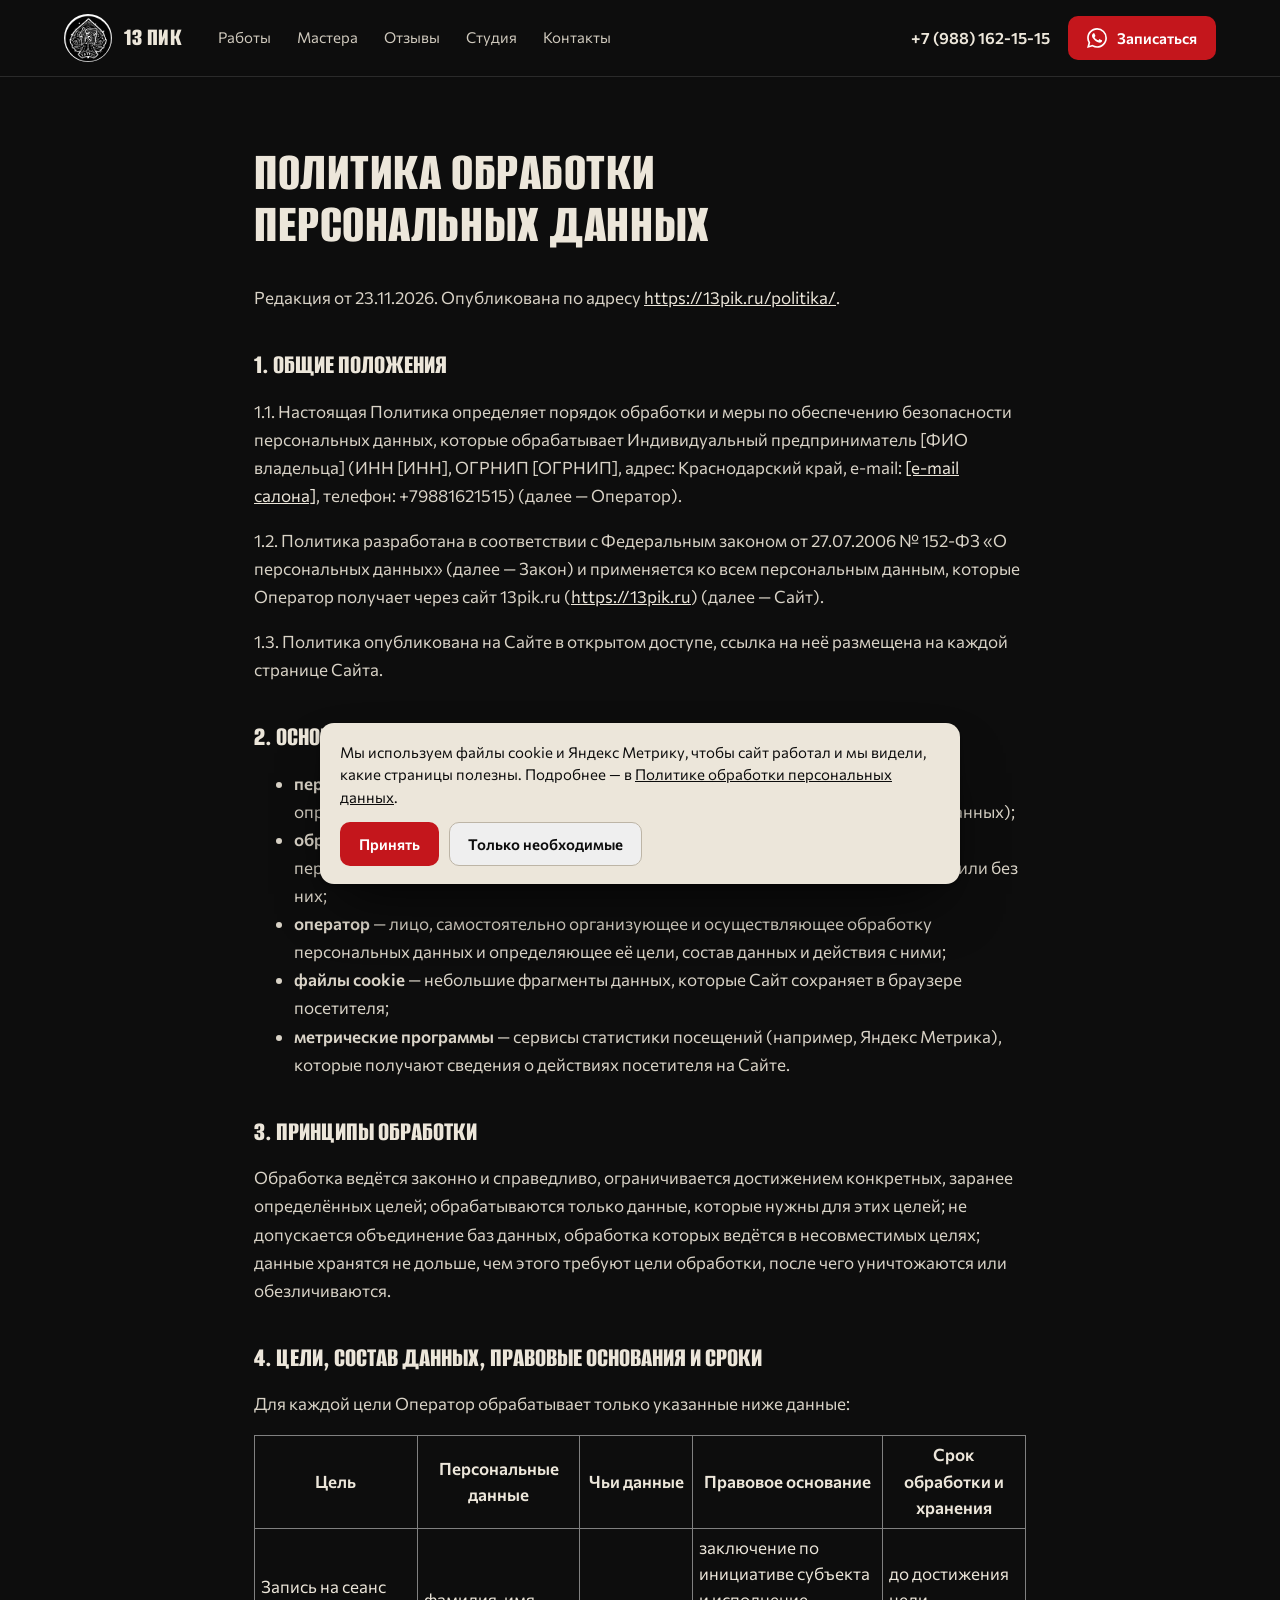
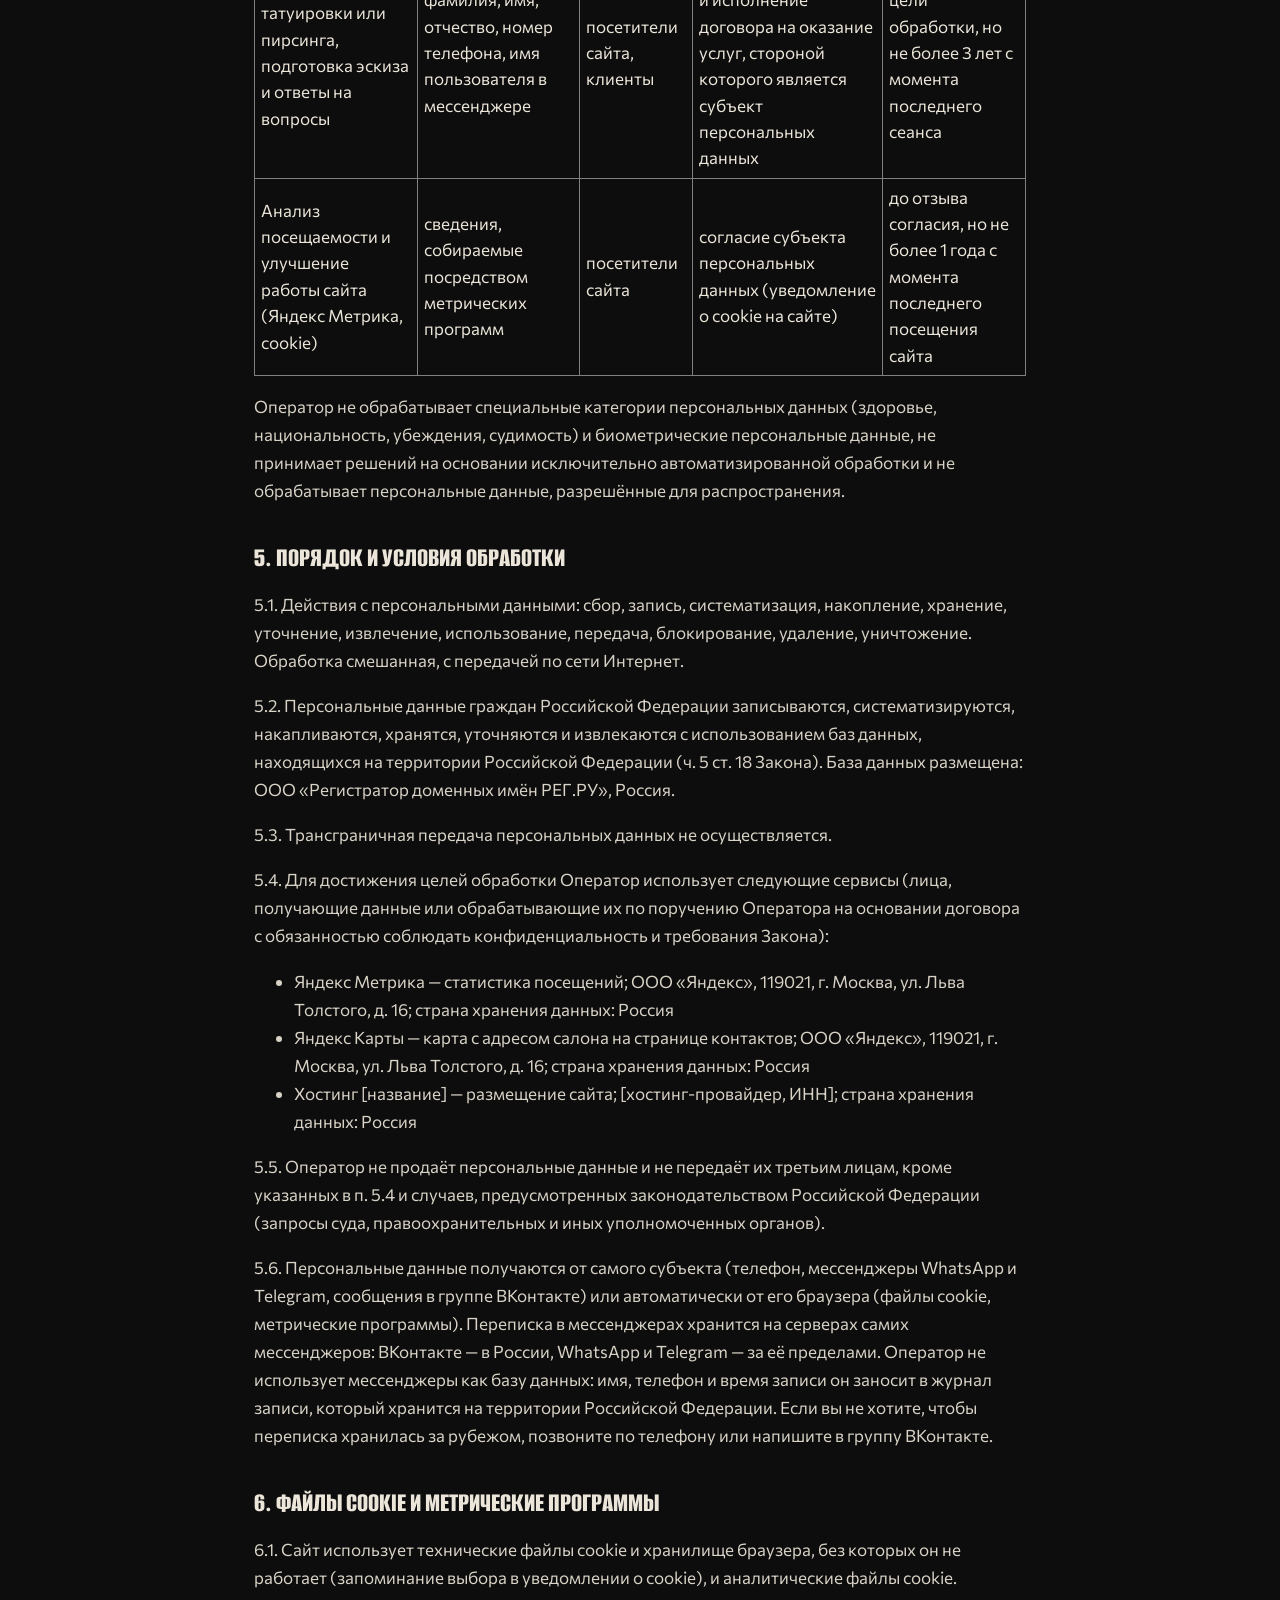
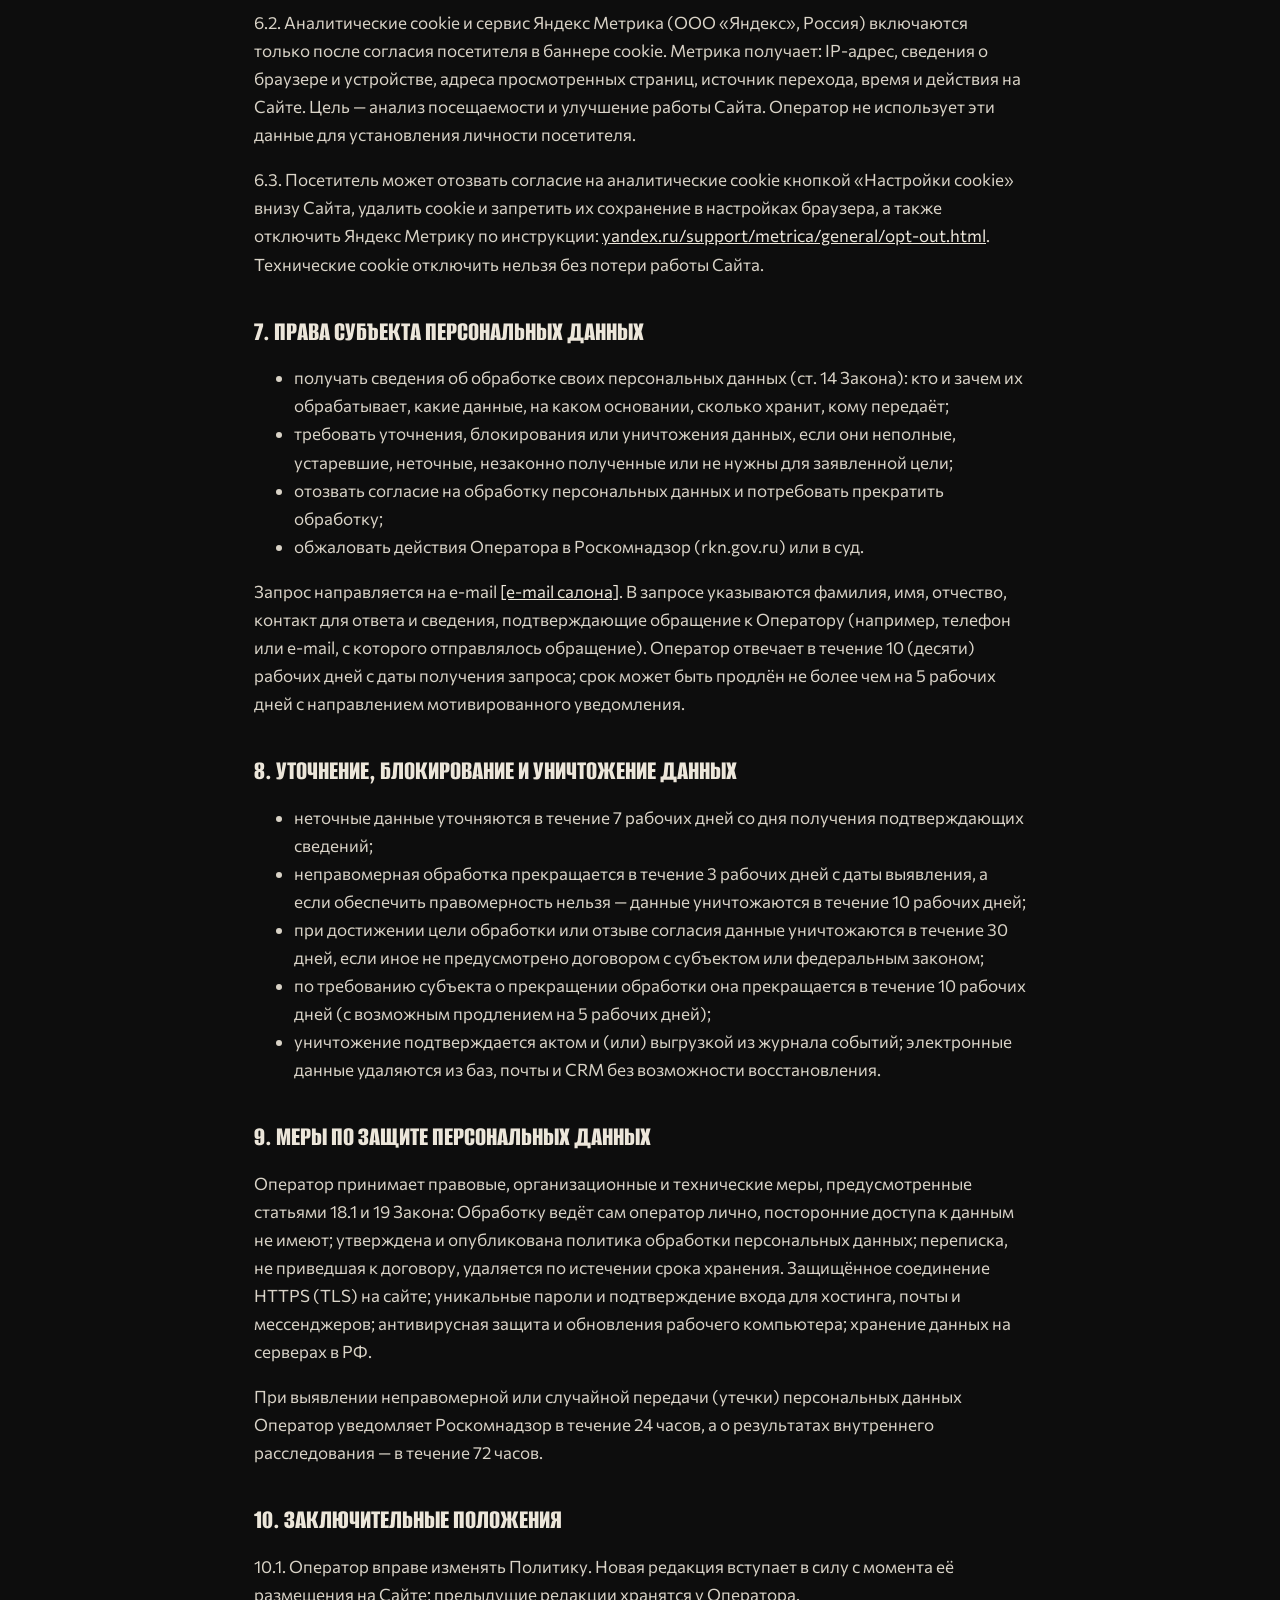
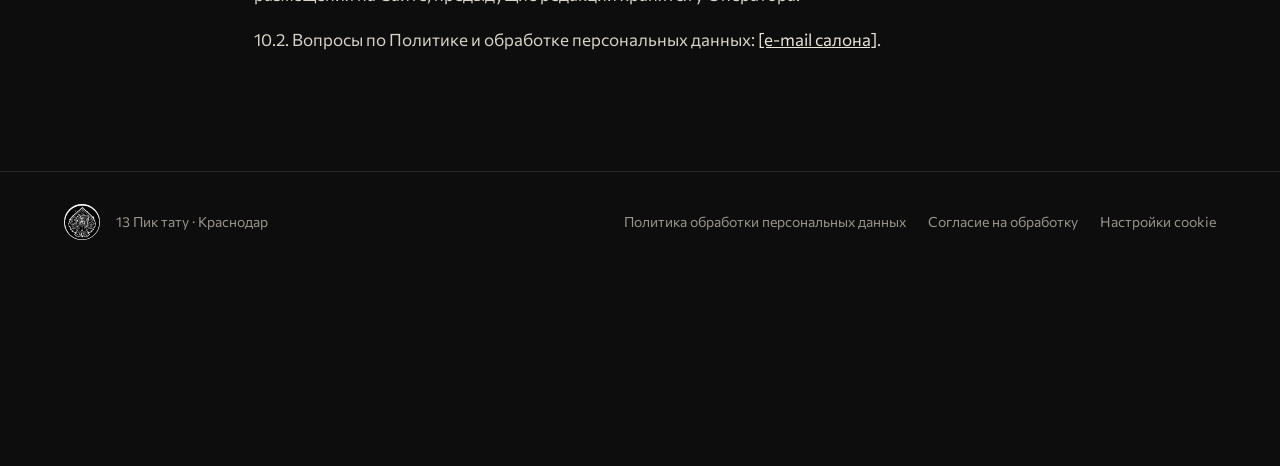
==== politika.html @ a91472b3 "Демо-сайт 13 Пик тату" ====
<!doctype html>
<html lang="ru">
<head>
<meta charset="utf-8">
<meta name="viewport" content="width=device-width,initial-scale=1">
<title>Политика обработки персональных данных — 13 Пик тату</title>
<meta name="robots" content="noindex,follow">
<link rel="icon" href="img/logo.png">
<link rel="stylesheet" href="css/fonts.css">
<link rel="stylesheet" href="css/tokens.css">
<link rel="stylesheet" href="css/base.css">
<link rel="stylesheet" href="css/sections/header.css">
<link rel="stylesheet" href="css/sections/hero.css">
<link rel="stylesheet" href="css/sections/blocks.css">
</head>
<body>
<header class="hdr">
  <div class="wrap">
    <a class="hdr__logo" href="index.html#top"><img src="img/logo.png" alt="Логотип 13 Пик тату" width="48" height="48"><span>13 Пик</span></a>
    <nav aria-label="Разделы"><a href="index.html#works">Работы</a><a href="index.html#masters">Мастера</a><a href="index.html#reviews">Отзывы</a><a href="index.html#studio">Студия</a><a href="index.html#contacts">Контакты</a></nav>
    <div class="hdr__right">
      <a class="hdr__tel" href="tel:+79881621515">+7 (988) 162-15-15</a>
      <a class="btn btn--red" href="https://wa.me/79628661916"><img src="img/icons/whatsapp.svg" alt=""><span>Записаться</span></a>
    </div>
  </div>
</header>
<main class="doc"><div class="wrap"><h1 class="display">Политика обработки персональных данных</h1>
<p>Редакция от 23.11.2026. Опубликована по адресу <a href="https://13pik.ru/politika/">https://13pik.ru/politika/</a>.</p>
<h2>1. Общие положения</h2>
<p>1.1. Настоящая Политика определяет порядок обработки и меры по обеспечению безопасности персональных данных, которые обрабатывает Индивидуальный предприниматель [ФИО владельца] (ИНН [ИНН], ОГРНИП [ОГРНИП], адрес: Краснодарский край, e-mail: <a href="mailto:[e-mail салона]">[e-mail салона]</a>, телефон: +79881621515) (далее — Оператор).</p>
<p>1.2. Политика разработана в соответствии с Федеральным законом от 27.07.2006 № 152-ФЗ «О персональных данных» (далее — Закон) и применяется ко всем персональным данным, которые Оператор получает через сайт 13pik.ru (<a href="https://13pik.ru">https://13pik.ru</a>) (далее — Сайт).</p>
<p>1.3. Политика опубликована на Сайте в открытом доступе, ссылка на неё размещена на каждой странице Сайта.</p>
<h2>2. Основные понятия</h2>
<ul><li><b>персональные данные</b> — любая информация, относящаяся к прямо или косвенно определённому или определяемому физическому лицу (субъекту персональных данных);</li><li><b>обработка персональных данных</b> — любое действие или совокупность действий с персональными данными, совершаемых с использованием средств автоматизации или без них;</li><li><b>оператор</b> — лицо, самостоятельно организующее и осуществляющее обработку персональных данных и определяющее её цели, состав данных и действия с ними;</li><li><b>файлы cookie</b> — небольшие фрагменты данных, которые Сайт сохраняет в браузере посетителя;</li><li><b>метрические программы</b> — сервисы статистики посещений (например, Яндекс Метрика), которые получают сведения о действиях посетителя на Сайте.</li></ul>
<h2>3. Принципы обработки</h2>
<p>Обработка ведётся законно и справедливо, ограничивается достижением конкретных, заранее определённых целей; обрабатываются только данные, которые нужны для этих целей; не допускается объединение баз данных, обработка которых ведётся в несовместимых целях; данные хранятся не дольше, чем этого требуют цели обработки, после чего уничтожаются или обезличиваются.</p>
<h2>4. Цели, состав данных, правовые основания и сроки</h2>
<p>Для каждой цели Оператор обрабатывает только указанные ниже данные:</p>
<table border="1" cellpadding="6" style="border-collapse:collapse;width:100%"><thead><tr><th>Цель</th><th>Персональные данные</th><th>Чьи данные</th><th>Правовое основание</th><th>Срок обработки и хранения</th></tr></thead><tbody><tr><td>Запись на сеанс татуировки или пирсинга, подготовка эскиза и ответы на вопросы</td><td>фамилия, имя, отчество, номер телефона, имя пользователя в мессенджере</td><td>посетители сайта, клиенты</td><td>заключение по инициативе субъекта и исполнение договора на оказание услуг, стороной которого является субъект персональных данных</td><td>до достижения цели обработки, но не более 3 лет с момента последнего сеанса</td></tr><tr><td>Анализ посещаемости и улучшение работы сайта (Яндекс Метрика, cookie)</td><td>сведения, собираемые посредством метрических программ</td><td>посетители сайта</td><td>согласие субъекта персональных данных (уведомление о cookie на сайте)</td><td>до отзыва согласия, но не более 1 года с момента последнего посещения сайта</td></tr></tbody></table>
<p>Оператор не обрабатывает специальные категории персональных данных (здоровье, национальность, убеждения, судимость) и биометрические персональные данные, не принимает решений на основании исключительно автоматизированной обработки и не обрабатывает персональные данные, разрешённые для распространения.</p>
<h2>5. Порядок и условия обработки</h2>
<p>5.1. Действия с персональными данными: сбор, запись, систематизация, накопление, хранение, уточнение, извлечение, использование, передача, блокирование, удаление, уничтожение. Обработка смешанная, с передачей по сети Интернет.</p>
<p>5.2. Персональные данные граждан Российской Федерации записываются, систематизируются, накапливаются, хранятся, уточняются и извлекаются с использованием баз данных, находящихся на территории Российской Федерации (ч. 5 ст. 18 Закона). База данных размещена: ООО «Регистратор доменных имён РЕГ.РУ», Россия.</p>
<p>5.3. Трансграничная передача персональных данных не осуществляется.</p>
<p>5.4. Для достижения целей обработки Оператор использует следующие сервисы (лица, получающие данные или обрабатывающие их по поручению Оператора на основании договора с обязанностью соблюдать конфиденциальность и требования Закона):</p>
<ul><li>Яндекс Метрика — статистика посещений; ООО «Яндекс», 119021, г. Москва, ул. Льва Толстого, д. 16; страна хранения данных: Россия</li><li>Яндекс Карты — карта с адресом салона на странице контактов; ООО «Яндекс», 119021, г. Москва, ул. Льва Толстого, д. 16; страна хранения данных: Россия</li><li>Хостинг [название] — размещение сайта; [хостинг-провайдер, ИНН]; страна хранения данных: Россия</li></ul>
<p>5.5. Оператор не продаёт персональные данные и не передаёт их третьим лицам, кроме указанных в п. 5.4 и случаев, предусмотренных законодательством Российской Федерации (запросы суда, правоохранительных и иных уполномоченных органов).</p>
<p>5.6. Персональные данные получаются от самого субъекта (телефон, мессенджеры WhatsApp и Telegram, сообщения в группе ВКонтакте) или автоматически от его браузера (файлы cookie, метрические программы). Переписка в мессенджерах хранится на серверах самих мессенджеров: ВКонтакте — в России, WhatsApp и Telegram — за её пределами. Оператор не использует мессенджеры как базу данных: имя, телефон и время записи он заносит в журнал записи, который хранится на территории Российской Федерации. Если вы не хотите, чтобы переписка хранилась за рубежом, позвоните по телефону или напишите в группу ВКонтакте.</p>
<h2 id="cookie">6. Файлы cookie и метрические программы</h2>
<p>6.1. Сайт использует технические файлы cookie и хранилище браузера, без которых он не работает (запоминание выбора в уведомлении о cookie), и аналитические файлы cookie.</p>
<p>6.2. Аналитические cookie и сервис Яндекс Метрика (ООО «Яндекс», Россия) включаются только после согласия посетителя в баннере cookie. Метрика получает: IP-адрес, сведения о браузере и устройстве, адреса просмотренных страниц, источник перехода, время и действия на Сайте. Цель — анализ посещаемости и улучшение работы Сайта. Оператор не использует эти данные для установления личности посетителя.</p>
<p>6.3. Посетитель может отозвать согласие на аналитические cookie кнопкой «Настройки cookie» внизу Сайта, удалить cookie и запретить их сохранение в настройках браузера, а также отключить Яндекс Метрику по инструкции: <a href="https://yandex.ru/support/metrica/general/opt-out.html">yandex.ru/support/metrica/general/opt-out.html</a>. Технические cookie отключить нельзя без потери работы Сайта.</p>
<h2>7. Права субъекта персональных данных</h2>
<ul><li>получать сведения об обработке своих персональных данных (ст. 14 Закона): кто и зачем их обрабатывает, какие данные, на каком основании, сколько хранит, кому передаёт;</li><li>требовать уточнения, блокирования или уничтожения данных, если они неполные, устаревшие, неточные, незаконно полученные или не нужны для заявленной цели;</li><li>отозвать согласие на обработку персональных данных и потребовать прекратить обработку;</li><li>обжаловать действия Оператора в Роскомнадзор (rkn.gov.ru) или в суд.</li></ul>
<p>Запрос направляется на e-mail <a href="mailto:[e-mail салона]">[e-mail салона]</a>. В запросе указываются фамилия, имя, отчество, контакт для ответа и сведения, подтверждающие обращение к Оператору (например, телефон или e-mail, с которого отправлялось обращение). Оператор отвечает в течение 10 (десяти) рабочих дней с даты получения запроса; срок может быть продлён не более чем на 5 рабочих дней с направлением мотивированного уведомления.</p>
<h2>8. Уточнение, блокирование и уничтожение данных</h2>
<ul><li>неточные данные уточняются в течение 7 рабочих дней со дня получения подтверждающих сведений;</li><li>неправомерная обработка прекращается в течение 3 рабочих дней с даты выявления, а если обеспечить правомерность нельзя — данные уничтожаются в течение 10 рабочих дней;</li><li>при достижении цели обработки или отзыве согласия данные уничтожаются в течение 30 дней, если иное не предусмотрено договором с субъектом или федеральным законом;</li><li>по требованию субъекта о прекращении обработки она прекращается в течение 10 рабочих дней (с возможным продлением на 5 рабочих дней);</li><li>уничтожение подтверждается актом и (или) выгрузкой из журнала событий; электронные данные удаляются из баз, почты и CRM без возможности восстановления.</li></ul>
<h2>9. Меры по защите персональных данных</h2>
<p>Оператор принимает правовые, организационные и технические меры, предусмотренные статьями 18.1 и 19 Закона: Обработку ведёт сам оператор лично, посторонние доступа к данным не имеют; утверждена и опубликована политика обработки персональных данных; переписка, не приведшая к договору, удаляется по истечении срока хранения. Защищённое соединение HTTPS (TLS) на сайте; уникальные пароли и подтверждение входа для хостинга, почты и мессенджеров; антивирусная защита и обновления рабочего компьютера; хранение данных на серверах в РФ.</p>
<p>При выявлении неправомерной или случайной передачи (утечки) персональных данных Оператор уведомляет Роскомнадзор в течение 24 часов, а о результатах внутреннего расследования — в течение 72 часов.</p>
<h2>10. Заключительные положения</h2>
<p>10.1. Оператор вправе изменять Политику. Новая редакция вступает в силу с момента её размещения на Сайте; предыдущие редакции хранятся у Оператора.</p>
<p>10.2. Вопросы по Политике и обработке персональных данных: <a href="mailto:[e-mail салона]">[e-mail салона]</a>.</p>
</div></main>
<footer class="ftr"><div class="wrap"><img src="img/logo.png" alt=""><span>13 Пик тату · Краснодар</span><nav class="ftr__docs"><a href="politika.html">Политика обработки персональных данных</a><a href="soglasie.html">Согласие на обработку</a><a href="javascript:cookieSettings()">Настройки cookie</a></nav></div></footer>
<div id="ckb" class="ckb" style="display:none">
  Мы используем файлы cookie и Яндекс Метрику, чтобы сайт работал и мы видели, какие страницы полезны. Подробнее — в <a href="politika.html#cookie">Политике обработки персональных данных</a>.
  <div class="ckb__acts">
    <button id="ckb-yes" class="btn btn--red">Принять</button>
    <button id="ckb-no" class="btn btn--line">Только необходимые</button>
  </div>
</div>
<script>
(function () {
  var K = 'cookie_consent_v1', get = function () { try { return localStorage.getItem(K); } catch (e) { return null; } };
  function loadMetrika() {
  }
  function show(on) { var b = document.getElementById('ckb'); b.style.display = on ? 'block' : 'none'; document.body.style.paddingBottom = on ? (b.offsetHeight + 32) + 'px' : ''; }
  function set(v) { try { localStorage.setItem(K, v + '|' + new Date().toISOString()); } catch (e) {} show(false); if (v === 'all') loadMetrika(); }
  var s = get();
  if (s && s.indexOf('all') === 0) loadMetrika(); else if (!s) show(true);
  document.getElementById('ckb-yes').onclick = function () { set('all'); };
  document.getElementById('ckb-no').onclick = function () { set('necessary'); };
  window.cookieSettings = function () { try { localStorage.removeItem(K); } catch (e) {} location.reload(); }; 
})();
</script>
</body>
</html>
---- css/fonts.css ----
@font-face{font-family:"Alumni Sans";font-style:normal;font-weight:600;font-display:swap;src:url(../fonts/alumni-600-cyr.woff2) format("woff2");unicode-range:U+0301, U+0400-045F, U+0490-0491, U+04B0-04B1, U+2116}
@font-face{font-family:"Alumni Sans";font-style:normal;font-weight:600;font-display:swap;src:url(../fonts/alumni-600-latx.woff2) format("woff2");unicode-range:U+0100-02BA, U+02BD-02C5, U+02C7-02CC, U+02CE-02D7, U+02DD-02FF, U+0304, U+0308, U+0329, U+1D00-1DBF, U+1E00-1E9F, U+1EF2-1EFF, U+2020, U+20A0-20AB, U+20AD-20C4, U+2113, U+2C60-2C7F, U+A720-A7FF}
@font-face{font-family:"Alumni Sans";font-style:normal;font-weight:600;font-display:swap;src:url(../fonts/alumni-600-lat.woff2) format("woff2");unicode-range:U+0000-00FF, U+0131, U+0152-0153, U+02BB-02BC, U+02C6, U+02DA, U+02DC, U+0304, U+0308, U+0329, U+2000-206F, U+20AC, U+2122, U+2191, U+2193, U+2212, U+2215, U+FEFF, U+FFFD}
@font-face{font-family:"Alumni Sans";font-style:normal;font-weight:800;font-display:swap;src:url(../fonts/alumni-800-cyr.woff2) format("woff2");unicode-range:U+0301, U+0400-045F, U+0490-0491, U+04B0-04B1, U+2116}
@font-face{font-family:"Alumni Sans";font-style:normal;font-weight:800;font-display:swap;src:url(../fonts/alumni-800-latx.woff2) format("woff2");unicode-range:U+0100-02BA, U+02BD-02C5, U+02C7-02CC, U+02CE-02D7, U+02DD-02FF, U+0304, U+0308, U+0329, U+1D00-1DBF, U+1E00-1E9F, U+1EF2-1EFF, U+2020, U+20A0-20AB, U+20AD-20C4, U+2113, U+2C60-2C7F, U+A720-A7FF}
@font-face{font-family:"Alumni Sans";font-style:normal;font-weight:800;font-display:swap;src:url(../fonts/alumni-800-lat.woff2) format("woff2");unicode-range:U+0000-00FF, U+0131, U+0152-0153, U+02BB-02BC, U+02C6, U+02DA, U+02DC, U+0304, U+0308, U+0329, U+2000-206F, U+20AC, U+2122, U+2191, U+2193, U+2212, U+2215, U+FEFF, U+FFFD}
@font-face{font-family:"Commissioner";font-style:normal;font-weight:400;font-display:swap;src:url(../fonts/comm-400-cyr.woff2) format("woff2");unicode-range:U+0301, U+0400-045F, U+0490-0491, U+04B0-04B1, U+2116}
@font-face{font-family:"Commissioner";font-style:normal;font-weight:400;font-display:swap;src:url(../fonts/comm-400-latx.woff2) format("woff2");unicode-range:U+0100-02BA, U+02BD-02C5, U+02C7-02CC, U+02CE-02D7, U+02DD-02FF, U+0304, U+0308, U+0329, U+1D00-1DBF, U+1E00-1E9F, U+1EF2-1EFF, U+2020, U+20A0-20AB, U+20AD-20C4, U+2113, U+2C60-2C7F, U+A720-A7FF}
@font-face{font-family:"Commissioner";font-style:normal;font-weight:400;font-display:swap;src:url(../fonts/comm-400-lat.woff2) format("woff2");unicode-range:U+0000-00FF, U+0131, U+0152-0153, U+02BB-02BC, U+02C6, U+02DA, U+02DC, U+0304, U+0308, U+0329, U+2000-206F, U+20AC, U+2122, U+2191, U+2193, U+2212, U+2215, U+FEFF, U+FFFD}
@font-face{font-family:"Commissioner";font-style:normal;font-weight:600;font-display:swap;src:url(../fonts/comm-600-cyr.woff2) format("woff2");unicode-range:U+0301, U+0400-045F, U+0490-0491, U+04B0-04B1, U+2116}
@font-face{font-family:"Commissioner";font-style:normal;font-weight:600;font-display:swap;src:url(../fonts/comm-600-latx.woff2) format("woff2");unicode-range:U+0100-02BA, U+02BD-02C5, U+02C7-02CC, U+02CE-02D7, U+02DD-02FF, U+0304, U+0308, U+0329, U+1D00-1DBF, U+1E00-1E9F, U+1EF2-1EFF, U+2020, U+20A0-20AB, U+20AD-20C4, U+2113, U+2C60-2C7F, U+A720-A7FF}
@font-face{font-family:"Commissioner";font-style:normal;font-weight:600;font-display:swap;src:url(../fonts/comm-600-lat.woff2) format("woff2");unicode-range:U+0000-00FF, U+0131, U+0152-0153, U+02BB-02BC, U+02C6, U+02DA, U+02DC, U+0304, U+0308, U+0329, U+2000-206F, U+20AC, U+2122, U+2191, U+2193, U+2212, U+2215, U+FEFF, U+FFFD}
---- css/tokens.css ----
:root{
  --ink:#0d0d0d; --coal:#171717; --line:#2a2a2a; --bone:#ece6da; --muted:#9a958c; --red:#c4161c; --red-h:#a51217;
  --display:"Alumni Sans",Impact,sans-serif; --font:"Commissioner",system-ui,sans-serif;
  --h1:96px; --h2:64px; --h3:26px; --body:17px; --small:14px;
  --r-ui:10px; --r-card:14px;
  --wrap:1200px; --pad:24px;
  --shadow-card:0 2px 6px rgba(0,0,0,.35),0 30px 60px -20px rgba(0,0,0,.7);
}
---- css/base.css ----
*{box-sizing:border-box}
html{-webkit-text-size-adjust:100%}
body{margin:0;background:var(--ink);color:var(--bone);font:400 var(--body)/1.55 var(--font)}
img{display:block;max-width:100%}
a{color:inherit}
.wrap{max-width:var(--wrap);margin:0 auto;padding:0 var(--pad)}
.display{font-family:var(--display);font-weight:800;text-transform:uppercase;letter-spacing:.01em;line-height:.92;text-wrap:balance;margin:0}
.btn{display:inline-flex;align-items:center;gap:10px;height:54px;padding:0 24px;border-radius:var(--r-ui);font:600 16px/1 var(--font);text-decoration:none;border:1px solid transparent;transition:background .15s,border-color .15s,color .15s}
.btn img{width:20px;height:20px}
.btn--red{background:var(--red);color:#fff}.btn--red:hover{background:var(--red-h)}
.btn--line{border-color:#4a4741;color:var(--bone)}.btn--line:hover{border-color:var(--bone)}
.btn:focus-visible{outline:2px solid var(--bone);outline-offset:3px}
.card{position:relative;background:var(--bone);border-radius:var(--r-card);padding:12px;box-shadow:var(--shadow-card)}
.card img{border-radius:8px;width:100%;height:100%;object-fit:cover}
.card__idx{position:absolute;font:800 26px/0.9 var(--display);color:var(--ink);text-align:center;z-index:1}
.card__idx b{display:block;font-size:20px;color:var(--ink)}
.card__idx--tl{top:18px;left:18px;background:var(--bone);border-radius:6px;padding:6px 7px 4px}
.card__idx--br{bottom:18px;right:18px;background:var(--bone);border-radius:6px;padding:6px 7px 4px;transform:rotate(180deg)}
---- css/sections/header.css ----
.hdr{position:relative;z-index:5;border-bottom:1px solid var(--line)}
.hdr .wrap{height:76px;display:flex;align-items:center;gap:36px}
.hdr__logo{display:flex;align-items:center;gap:12px;text-decoration:none}
.hdr__logo img{width:48px;height:48px;border-radius:50%}
.hdr__logo span{font:800 26px/1 var(--display);text-transform:uppercase;letter-spacing:.02em}
.hdr nav{display:flex;gap:26px;font-size:15px}
.hdr nav a{text-decoration:none;color:#cfc9bd}.hdr nav a:hover{color:#fff}
.hdr__right{margin-left:auto;display:flex;align-items:center;gap:18px}
.hdr__tel{font-weight:600;text-decoration:none;font-size:16px}
.hdr .btn{height:44px;padding:0 18px;font-size:15px}
@media (max-width:980px){.hdr nav,.hdr__tel{display:none}}
@media (max-width:480px){.hdr .btn span{display:none}.hdr .btn{padding:0 12px}}
---- css/sections/hero.css ----
.hero{overflow:hidden}
.hero .wrap{display:grid;grid-template-columns:1.1fr .9fr;gap:40px;align-items:center;min-height:calc(100svh - 77px);max-height:720px;padding-top:28px;padding-bottom:28px}
.hero__where{font-size:15px;color:var(--muted);margin:0 0 18px;display:flex;align-items:center;gap:8px}
.hero__where img{width:18px;height:18px;opacity:.8}
.hero h1{font-size:var(--h1)}
.hero h1 em{font-style:normal;color:var(--red)}
.hero__lead{max-width:500px;margin:22px 0 30px;font-size:19px;color:#d9d3c7}
.hero__acts{display:flex;gap:12px;flex-wrap:wrap}
.hero__proof{margin:26px 0 0;display:flex;align-items:center;gap:8px;font-size:15px;color:var(--muted)}
.hero__proof img{width:18px;height:18px}
.hero__proof b{color:var(--bone)}
.hero__fan{position:relative;height:600px}
.hero__fan .card{position:absolute;width:340px;height:426px}
.hero__fan .card--back{right:-8px;top:8px;transform:rotate(8deg)}
.hero__fan .card--back img{object-position:70% 50%}
.hero__fan .card--front{left:0;top:120px;transform:rotate(-5deg)}
@media (max-width:980px){
  .hero .wrap{grid-template-columns:1fr;max-height:none;min-height:0}
  .hero h1{font-size:64px}
  .hero__fan{height:470px;max-width:420px;width:100%;margin:0 auto}
  .hero__fan .card{width:300px;height:376px}
  .hero__fan .card--front{left:0;top:70px}
  .hero__fan .card--back{right:10px}
}
@media (max-width:480px){.hero h1{font-size:54px}.hero__lead{font-size:17px}.hero__acts{flex-direction:column}.hero__acts .btn{justify-content:center}}
.hero__fan figure{margin:0}
---- css/sections/blocks.css ----
.sec{padding:110px 0}
.sec--coal{background:var(--coal)}
.sec__head{display:flex;align-items:end;justify-content:space-between;gap:40px;margin-bottom:44px}
.sec__head h2{font-size:var(--h2)}
.sec__head>p{max-width:440px;margin:0;color:var(--muted)}
.idx{font:800 18px/1 var(--display);color:var(--red);letter-spacing:.06em;margin:0 0 24px}
/* works */
.works{columns:4 260px;column-gap:14px}
.works figure{margin:0 0 14px;break-inside:avoid;border-radius:10px;overflow:hidden;background:var(--coal)}
.works img{width:100%;height:auto;transition:transform .4s}
.works figure:hover img{transform:scale(1.03)}
.works__more{margin-top:30px;display:flex;gap:16px;align-items:center;color:var(--muted)}
/* masters */
.masters{display:grid;grid-template-columns:repeat(4,1fr);gap:18px}
.mcard{position:relative;background:var(--bone);color:var(--ink);border-radius:var(--r-card);padding:26px 22px 22px;display:flex;flex-direction:column;min-height:400px;box-shadow:var(--shadow-card)}
.mcard__face{display:flex;justify-content:space-between;align-items:start}
.mcard__letter{font:800 64px/.8 var(--display)}
.mcard__letter b{display:block;font-size:30px;margin-top:6px}
.mcard__role{font-size:13px;font-weight:600;background:var(--ink);color:var(--bone);border-radius:6px;padding:5px 9px}
.mcard h3{font:800 34px/.95 var(--display);text-transform:uppercase;margin:26px 0 6px}
.mcard__what{font-size:15px;color:#4a463f;margin:0 0 18px}
.mcard blockquote{margin:0;padding:16px 0 0;border-top:1px solid #d3cbbd;font-size:15px;line-height:1.5}
.mcard cite{display:block;margin-top:8px;font-style:normal;font-size:13px;color:#6f695f}
.masters__note{margin:26px 0 0;color:var(--muted);font-size:15px}
/* reviews */
.rev{display:grid;grid-template-columns:300px 1fr;gap:48px;align-items:start}
.rev__score{position:sticky;top:30px}
.rev__num{font:800 120px/.8 var(--display)}
.rev__src{margin:10px 0 22px;color:var(--muted)}
.rev__src b{color:var(--bone)}
.rev__list{columns:2;column-gap:18px}
.rcard{break-inside:avoid;margin:0 0 18px;background:var(--ink);border:1px solid var(--line);border-radius:var(--r-card);padding:22px}
.rcard p{margin:0}
.rcard footer{margin-top:14px;font-size:13px;color:var(--muted);display:flex;justify-content:space-between;gap:12px}
.rcard .stars{color:var(--red);letter-spacing:2px}
/* studio */
.studio{display:grid;grid-template-columns:repeat(6,1fr);grid-auto-rows:220px;gap:14px}
.studio img{width:100%;height:100%;object-fit:cover;border-radius:10px}
.studio .a{grid-column:span 3;grid-row:span 2}.studio .b{grid-column:span 3}.studio .c{grid-column:span 2}.studio .d{grid-column:span 1}
/* steps */
.steps{display:grid;grid-template-columns:repeat(3,1fr);gap:18px;counter-reset:s}
.step{border:1px solid var(--line);border-radius:var(--r-card);padding:28px 26px}
.step__n{font:800 56px/.8 var(--display);color:var(--red)}
.step h3{font:800 30px/1 var(--display);text-transform:uppercase;margin:18px 0 10px}
.step p{margin:0;color:#d9d3c7;font-size:16px}
.price{margin-top:18px;display:flex;flex-wrap:wrap;gap:18px 40px;align-items:center;justify-content:space-between;background:var(--bone);color:var(--ink);border-radius:var(--r-card);padding:26px 30px}
.price__v{font:800 46px/1 var(--display);text-transform:uppercase}
.price__v small{font:400 16px/1.4 var(--font);display:block;text-transform:none;color:#5e594f;margin-top:6px}
/* contacts */
.ct{display:grid;grid-template-columns:1fr 1.1fr;gap:40px;align-items:stretch}
.ct h2{font-size:var(--h2);margin-bottom:30px}
.ct dl{margin:0;display:grid;gap:22px}
.ct dt{font-size:13px;color:var(--muted);margin-bottom:4px;display:flex;align-items:center;gap:8px}
.ct dt img{width:16px;height:16px;opacity:.8}
.ct dd{margin:0;font-size:19px}
.ct dd a{text-decoration:none;display:inline-block;padding:9px 0}
.ct__acts{display:flex;gap:12px;flex-wrap:wrap;margin-top:32px}
.ct__map{border-radius:var(--r-card);overflow:hidden;min-height:440px;border:1px solid var(--line)}
.ct__map iframe{width:100%;height:100%;border:0;display:block;filter:grayscale(.6) contrast(1.05)}
.ftr{border-top:1px solid var(--line);padding:28px 0;color:var(--muted);font-size:14px}
.ftr .wrap{display:flex;align-items:center;gap:16px;flex-wrap:wrap}
.ftr img{width:36px;height:36px;border-radius:50%}
.ftr__docs{margin-left:auto;display:flex;flex-wrap:wrap;gap:0 22px}
.ftr__docs a{text-decoration:none;color:var(--muted);display:inline-block;padding:11px 0}.ftr__docs a:hover{color:var(--bone)}
.btn img{width:20px;height:20px}
.ckb{position:fixed;left:16px;right:16px;bottom:16px;z-index:99;max-width:640px;margin:0 auto;background:var(--bone);color:var(--ink);border-radius:var(--r-card);box-shadow:var(--shadow-card);padding:18px 20px;font-size:15px;line-height:1.5}
.ckb a{color:inherit}.ckb__acts{margin-top:14px;display:flex;gap:10px;flex-wrap:wrap}.ckb .btn{height:44px;padding:0 18px;font-size:15px}
.ckb .btn--line{color:var(--ink);border-color:#bdb5a6}
.doc{padding:70px 0 100px}.doc .wrap{max-width:820px}.doc h1{font-size:56px;margin-bottom:34px}
.doc h2{font:800 28px/1.1 var(--display);text-transform:uppercase;margin:38px 0 12px}.doc p,.doc li{color:#d9d3c7;line-height:1.65}
.doc a{color:var(--bone)}
@media (max-width:980px){
  .ftr__docs{margin-left:0;width:100%}.doc h1{font-size:40px}
  .sec{padding:72px 0}.sec__head{flex-direction:column;align-items:start;gap:14px}.sec__head h2,.ct h2{font-size:48px}
  .masters{grid-template-columns:1fr 1fr}.rev{grid-template-columns:1fr}.rev__score{position:static}.rev__list{columns:1}
  .studio{grid-template-columns:1fr 1fr;grid-auto-rows:180px}.studio .a,.studio .b,.studio .c{grid-column:span 2}.studio .a{grid-row:span 1}.studio .d{grid-column:span 2}
  .steps{grid-template-columns:1fr}.ct{grid-template-columns:1fr}.ct__map{min-height:320px}
}
@media (max-width:480px){.masters{grid-template-columns:1fr}.mcard{min-height:0}.works{columns:2;column-gap:10px}.works figure{margin-bottom:10px}.price__v{font-size:38px}}
.btn--on-bone{border-color:#bdb5a6;color:var(--ink)}
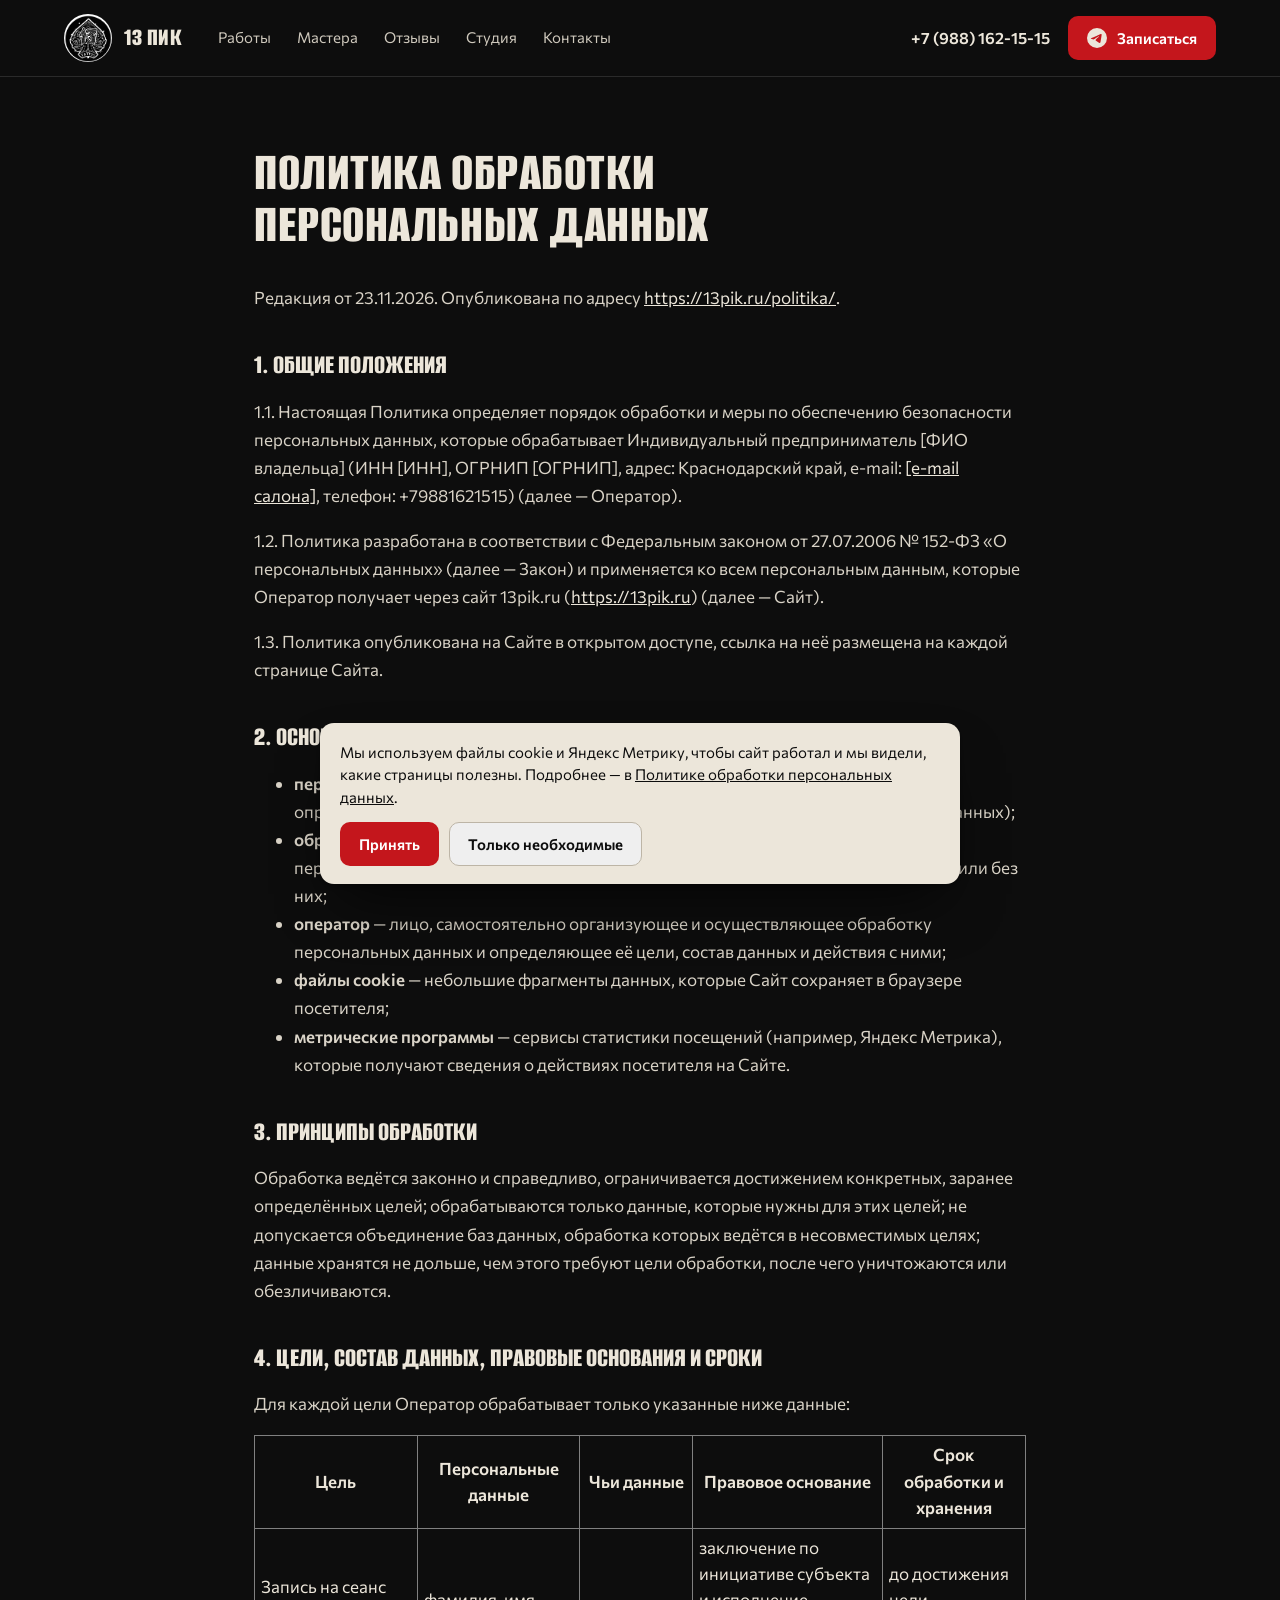
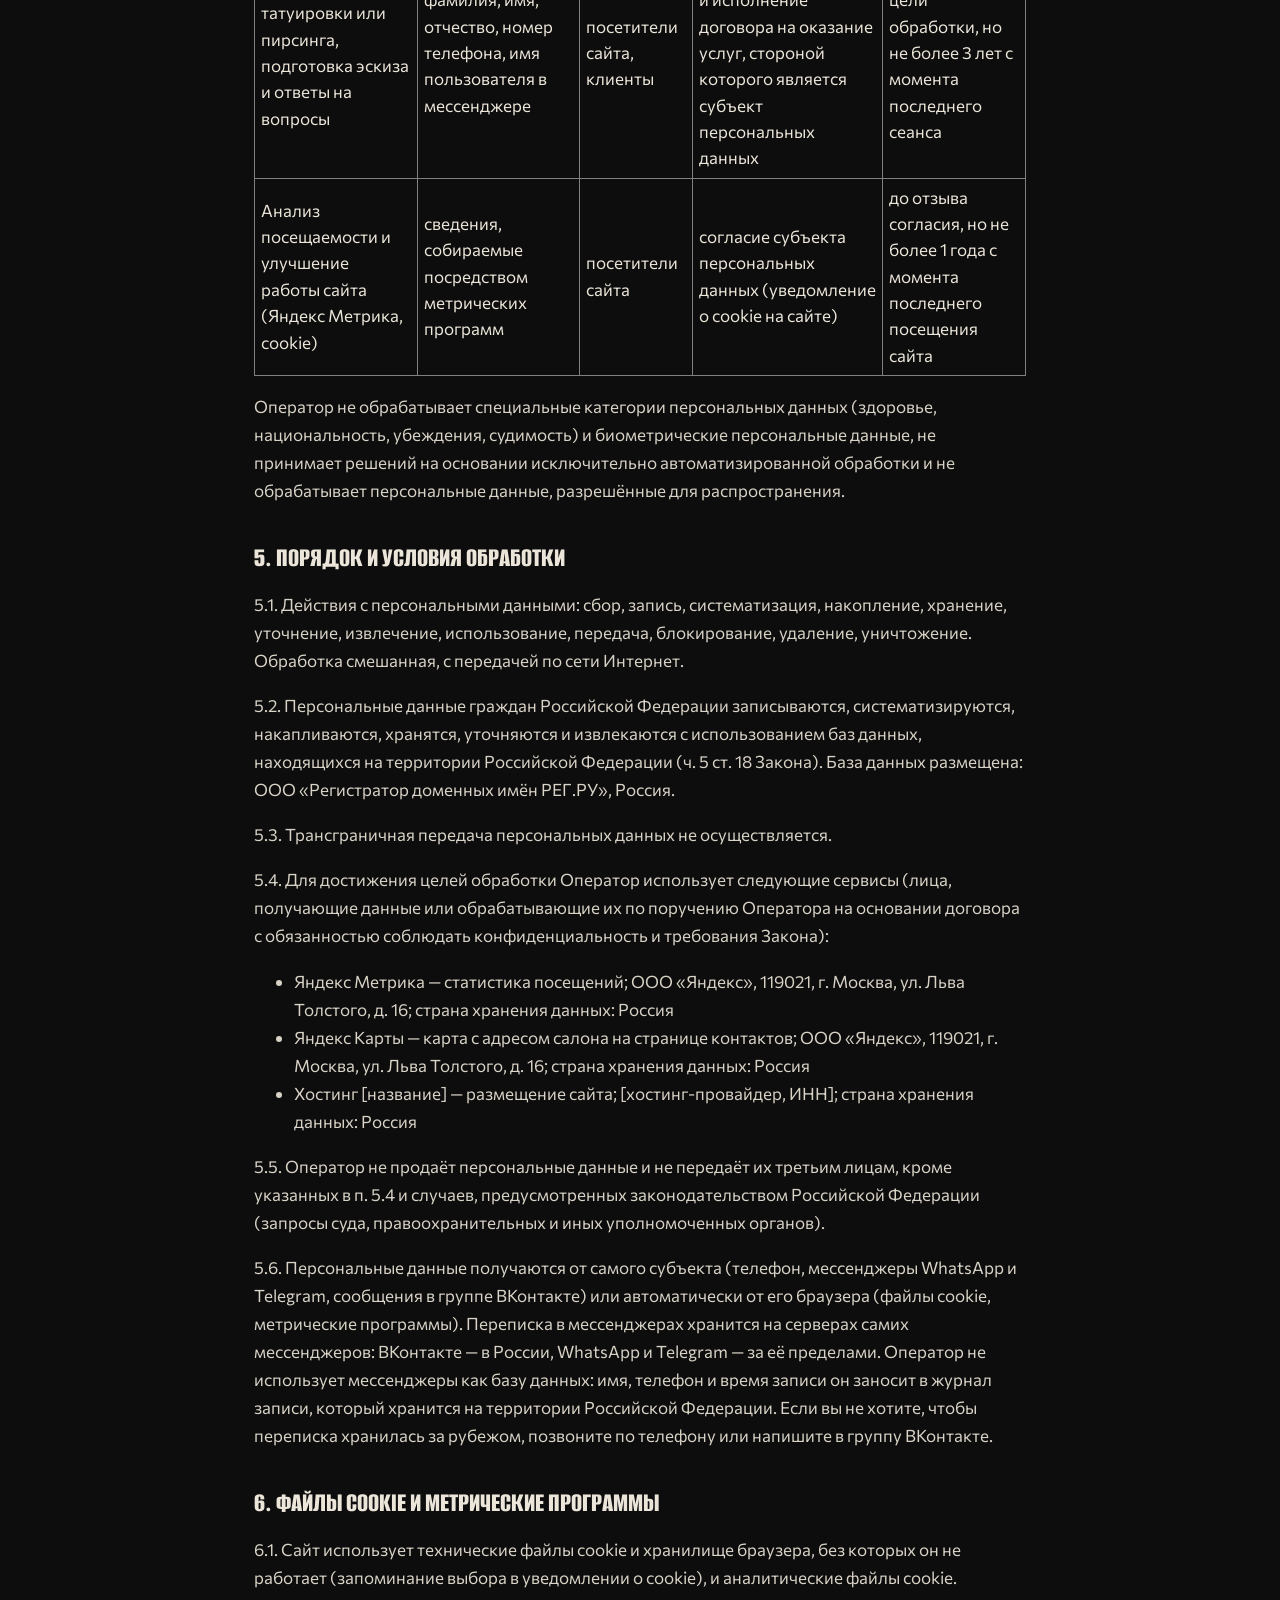
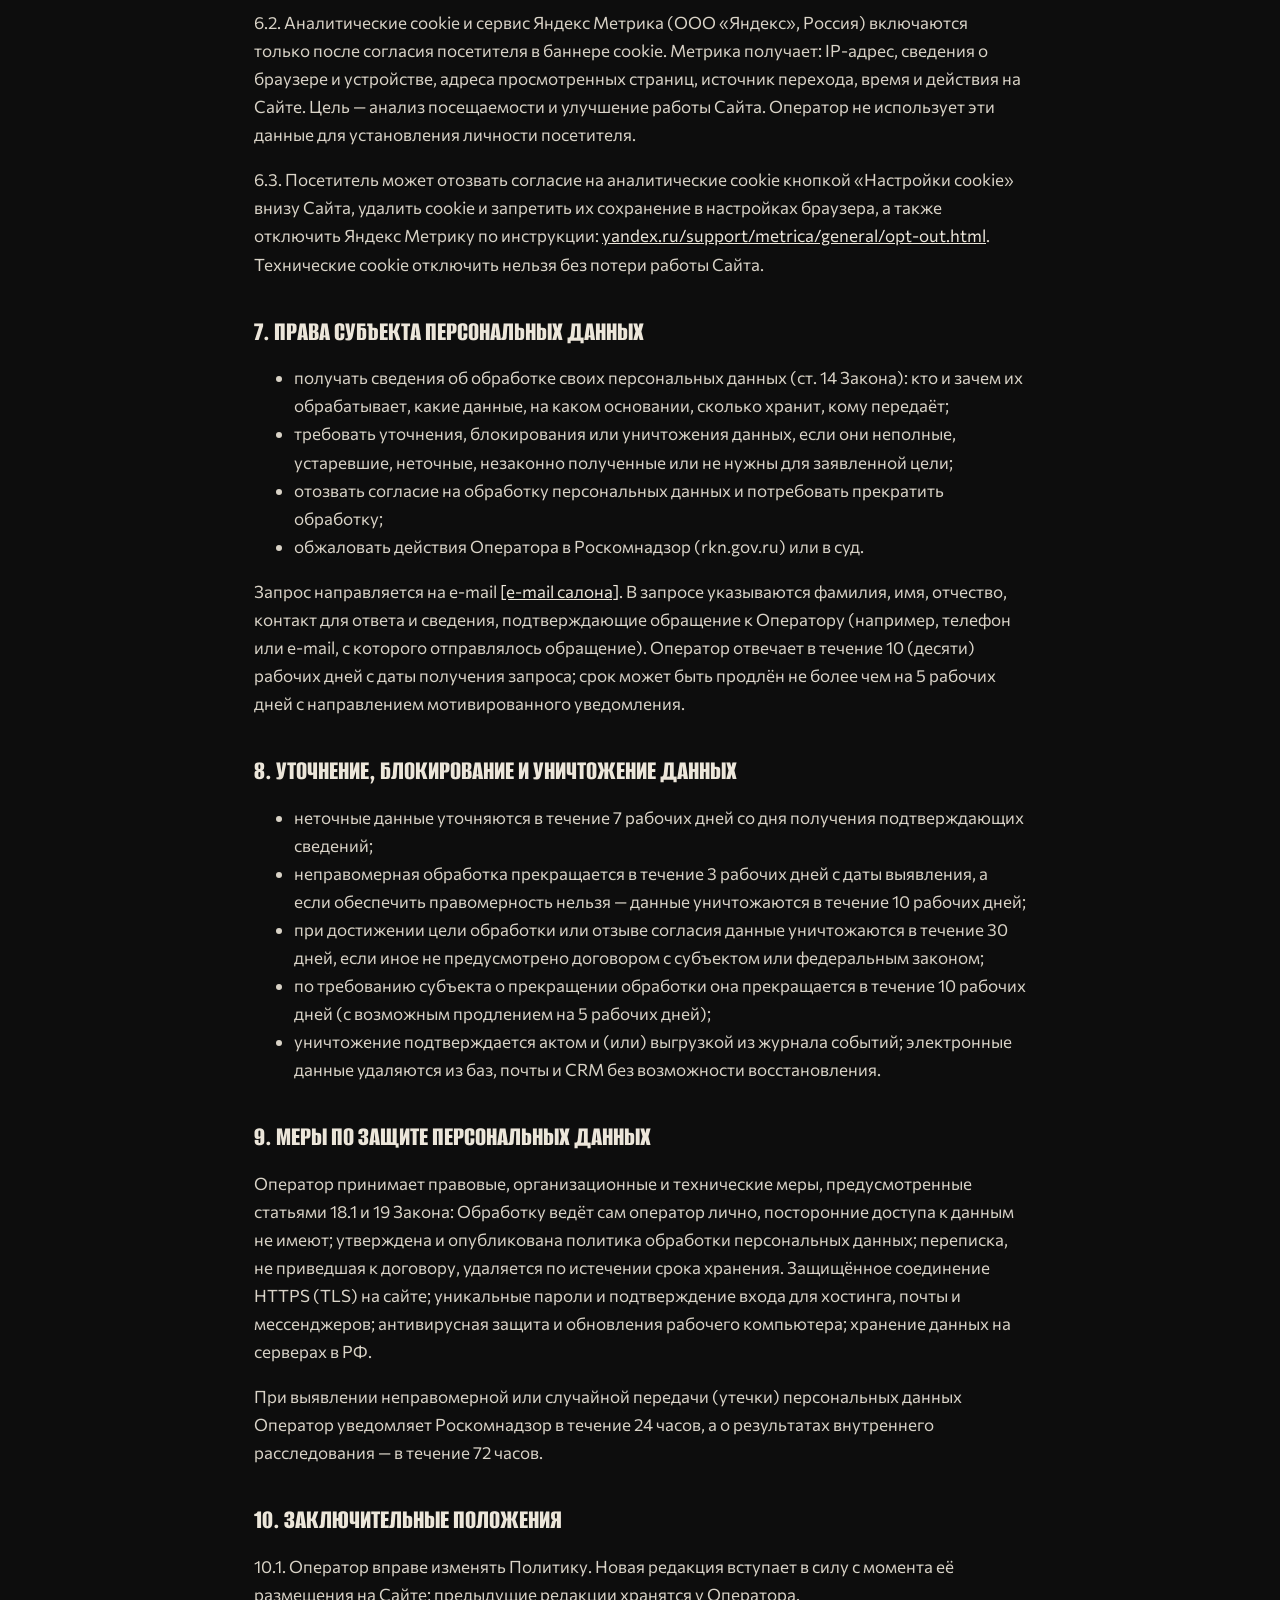
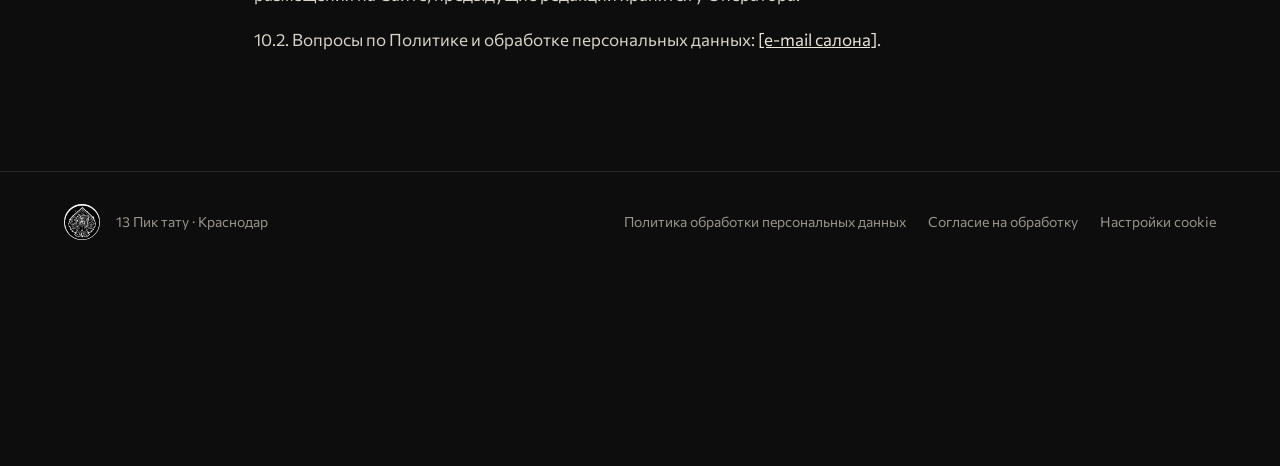
==== commit 2dffad5e: "Кнопки: Telegram, ВКонтакте, WhatsApp" ====
--- a/politika.html
+++ b/politika.html
@@ -20,7 +20,7 @@
     <nav aria-label="Разделы"><a href="index.html#works">Работы</a><a href="index.html#masters">Мастера</a><a href="index.html#reviews">Отзывы</a><a href="index.html#studio">Студия</a><a href="index.html#contacts">Контакты</a></nav>
     <div class="hdr__right">
       <a class="hdr__tel" href="tel:+79881621515">+7 (988) 162-15-15</a>
-      <a class="btn btn--red" href="https://wa.me/79628661916"><img src="img/icons/whatsapp.svg" alt=""><span>Записаться</span></a>
+      <a class="btn btn--red" href="https://t.me/+79628661916"><img src="img/icons/telegram.svg" alt=""><span>Записаться</span></a>
     </div>
   </div>
 </header>
